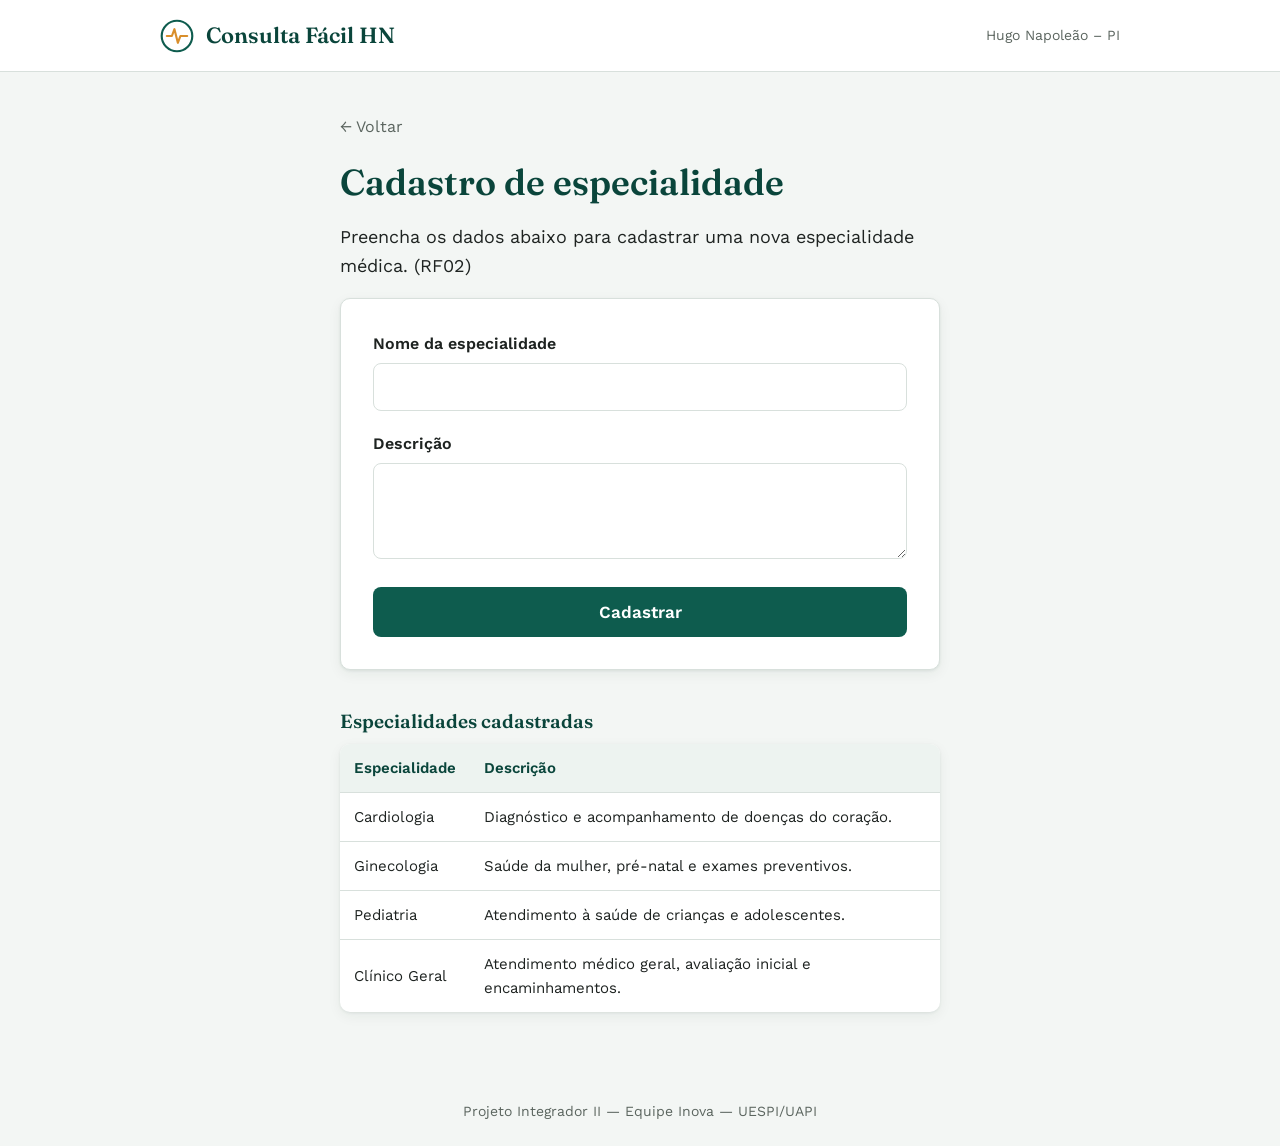
==== consulta-facil-hn/cadastro-especialidade.html @ 9dd2babe "Config inicial do projeto" ====
<!DOCTYPE html>
<html lang="pt-BR">
<head>
<meta charset="UTF-8">
<meta name="viewport" content="width=device-width, initial-scale=1.0">
<title>Cadastro de especialidade — Consulta Fácil HN</title>
<link rel="preconnect" href="https://fonts.googleapis.com">
<link href="https://fonts.googleapis.com/css2?family=Fraunces:wght@500;600&family=Work+Sans:wght@400;500;600&display=swap" rel="stylesheet">
<link rel="stylesheet" href="css/style.css">
</head>
<body>
<header class="site-header">
  <div class="wrap">
    <svg class="mark" viewBox="0 0 40 40" fill="none" xmlns="http://www.w3.org/2000/svg" aria-hidden="true">
      <circle cx="20" cy="20" r="18" stroke="#0E5C4E" stroke-width="2.5"/>
      <path d="M8 20h6l3-8 4 16 3-8h8" stroke="#D98E2B" stroke-width="2.5" stroke-linecap="round" stroke-linejoin="round" fill="none"/>
    </svg>
    <a class="brand" href="index.html">Consulta Fácil HN</a>
    <span class="brand-sub">Hugo Napoleão – PI</span>
  </div>
</header>

<main>
  <a class="back-link" href="index.html">&larr; Voltar</a>
  <h1>Cadastro de especialidade</h1>
  <p>Preencha os dados abaixo para cadastrar uma nova especialidade médica. (RF02)</p>

  <div id="alert" class="alert" style="display:none;" role="alert"></div>

  <div class="card">
    <form id="form-especialidade" novalidate>
      <div class="field">
        <label for="nome">Nome da especialidade</label>
        <input type="text" id="nome" name="nome" required>
        <span class="field-error"></span>
      </div>
      <div class="field">
        <label for="descricao">Descrição</label>
        <textarea id="descricao" name="descricao" required></textarea>
        <span class="field-error"></span>
      </div>
      <button type="submit" class="primary">Cadastrar</button>
    </form>
  </div>

  <div class="list-section">
    <h2>Especialidades cadastradas</h2>
    <div id="tabela-especialidades"></div>
  </div>
</main>

<footer>Projeto Integrador II — Equipe Inova — UESPI/UAPI</footer>

<script src="js/mockLoader.js"></script>
<script src="js/cadastroEspecialidade.js"></script>
</body>
</html>
---- consulta-facil-hn/css/style.css ----
/* ============================================================
   Consulta Fácil HN — tokens e estilos base
   Paleta pensada para transmitir confiança (saúde/governo) e
   priorizar legibilidade para idosos e PCD (RNF01).
   ============================================================ */

:root {
  --bg: #F3F6F4;
  --surface: #FFFFFF;
  --primary: #0E5C4E;
  --primary-dark: #0A453B;
  --accent: #D98E2B;
  --text: #1E2321;
  --text-muted: #5B655F;
  --border: #D8E0DC;
  --error: #B3261E;
  --error-bg: #FBEAE9;
  --success: #1F7A57;
  --success-bg: #E9F5EF;
  --radius: 10px;
  --shadow: 0 1px 3px rgba(14, 46, 38, 0.08), 0 4px 14px rgba(14, 46, 38, 0.06);
}

* { box-sizing: border-box; }

body {
  margin: 0;
  background: var(--bg);
  color: var(--text);
  font-family: 'Work Sans', -apple-system, BlinkMacSystemFont, 'Segoe UI', sans-serif;
  font-size: 18px;
  line-height: 1.6;
  min-height: 100vh;
  display: flex;
  flex-direction: column;
}

h1, h2, h3 {
  font-family: 'Fraunces', Georgia, serif;
  font-weight: 600;
  color: var(--primary-dark);
  line-height: 1.25;
  margin: 0 0 0.5em;
}

a { color: var(--primary); }

a:focus-visible, button:focus-visible, input:focus-visible,
select:focus-visible, textarea:focus-visible {
  outline: 3px solid var(--accent);
  outline-offset: 2px;
}

/* Header */
.site-header {
  background: var(--surface);
  border-bottom: 1px solid var(--border);
  padding: 18px 24px;
}
.site-header .wrap {
  max-width: 960px;
  margin: 0 auto;
  display: flex;
  align-items: center;
  gap: 12px;
}
.mark { width: 34px; height: 34px; flex-shrink: 0; }
.brand {
  font-family: 'Fraunces', Georgia, serif;
  font-size: 22px;
  font-weight: 600;
  color: var(--primary-dark);
  text-decoration: none;
}
.brand-sub { font-size: 14px; color: var(--text-muted); margin-left: auto; }

/* Main */
main {
  flex: 1;
  width: 100%;
  max-width: 640px;
  margin: 0 auto;
  padding: 40px 20px 64px;
}
main.wide { max-width: 900px; }

.back-link {
  display: inline-block;
  margin-bottom: 20px;
  font-size: 16px;
  text-decoration: none;
  color: var(--text-muted);
}
.back-link:hover { color: var(--primary); }

/* Tiles (página inicial) */
.tiles { display: grid; gap: 16px; margin-top: 28px; }
.tile {
  display: block;
  background: var(--surface);
  border: 1px solid var(--border);
  border-radius: var(--radius);
  padding: 24px;
  text-decoration: none;
  color: var(--text);
  box-shadow: var(--shadow);
  transition: border-color 0.15s ease;
}
.tile:hover { border-color: var(--primary); }
.tile h3 { margin-bottom: 6px; color: var(--primary-dark); font-size: 20px; }
.tile p { margin: 0; color: var(--text-muted); font-size: 16px; }

/* Formulários */
.card {
  background: var(--surface);
  border: 1px solid var(--border);
  border-radius: var(--radius);
  padding: 32px;
  box-shadow: var(--shadow);
}
.field { margin-bottom: 20px; }
.field label { display: block; font-weight: 600; margin-bottom: 6px; font-size: 16px; }
.field .hint { display: block; font-size: 14px; color: var(--text-muted); margin-top: 4px; }

input[type="text"], input[type="tel"], input[type="password"],
input[type="email"], select, textarea {
  width: 100%;
  min-height: 48px;
  padding: 10px 14px;
  font-size: 17px;
  font-family: inherit;
  color: var(--text);
  background: var(--surface);
  border: 1.5px solid var(--border);
  border-radius: 8px;
}
textarea { min-height: 96px; resize: vertical; }

.field.has-error input, .field.has-error select, .field.has-error textarea {
  border-color: var(--error);
}
.field-error { color: var(--error); font-size: 14px; margin-top: 6px; display: none; }
.field.has-error .field-error { display: block; }

.checkbox-group { display: flex; flex-wrap: wrap; gap: 10px 20px; }
.checkbox-group label { display: flex; align-items: center; gap: 8px; font-weight: 400; font-size: 16px; }
.checkbox-group input { width: 20px; height: 20px; min-height: unset; }

button.primary {
  width: 100%;
  min-height: 50px;
  background: var(--primary);
  color: #fff;
  border: none;
  border-radius: 8px;
  font-size: 17px;
  font-weight: 600;
  font-family: inherit;
  cursor: pointer;
}
button.primary:hover { background: var(--primary-dark); }

.alert { border-radius: 8px; padding: 14px 16px; font-size: 16px; margin-bottom: 20px; }
.alert.success { background: var(--success-bg); color: var(--success); border: 1px solid var(--success); }
.alert.error { background: var(--error-bg); color: var(--error); border: 1px solid var(--error); }

/* Listagens */
.list-section { margin-top: 40px; }
.list-section h2 { font-size: 19px; }
table {
  width: 100%;
  border-collapse: collapse;
  background: var(--surface);
  border-radius: var(--radius);
  overflow: hidden;
  box-shadow: var(--shadow);
}
th, td { text-align: left; padding: 12px 14px; font-size: 15px; border-bottom: 1px solid var(--border); }
th { background: #EDF3F0; color: var(--primary-dark); font-weight: 600; }
tr:last-child td { border-bottom: none; }
.empty-state { color: var(--text-muted); font-size: 15px; padding: 16px 0; }

footer { text-align: center; color: var(--text-muted); font-size: 14px; padding: 24px; }

@media (min-width: 640px) {
  .tiles { grid-template-columns: repeat(3, 1fr); }
}
@media (prefers-reduced-motion: reduce) {
  * { transition: none !important; }
}
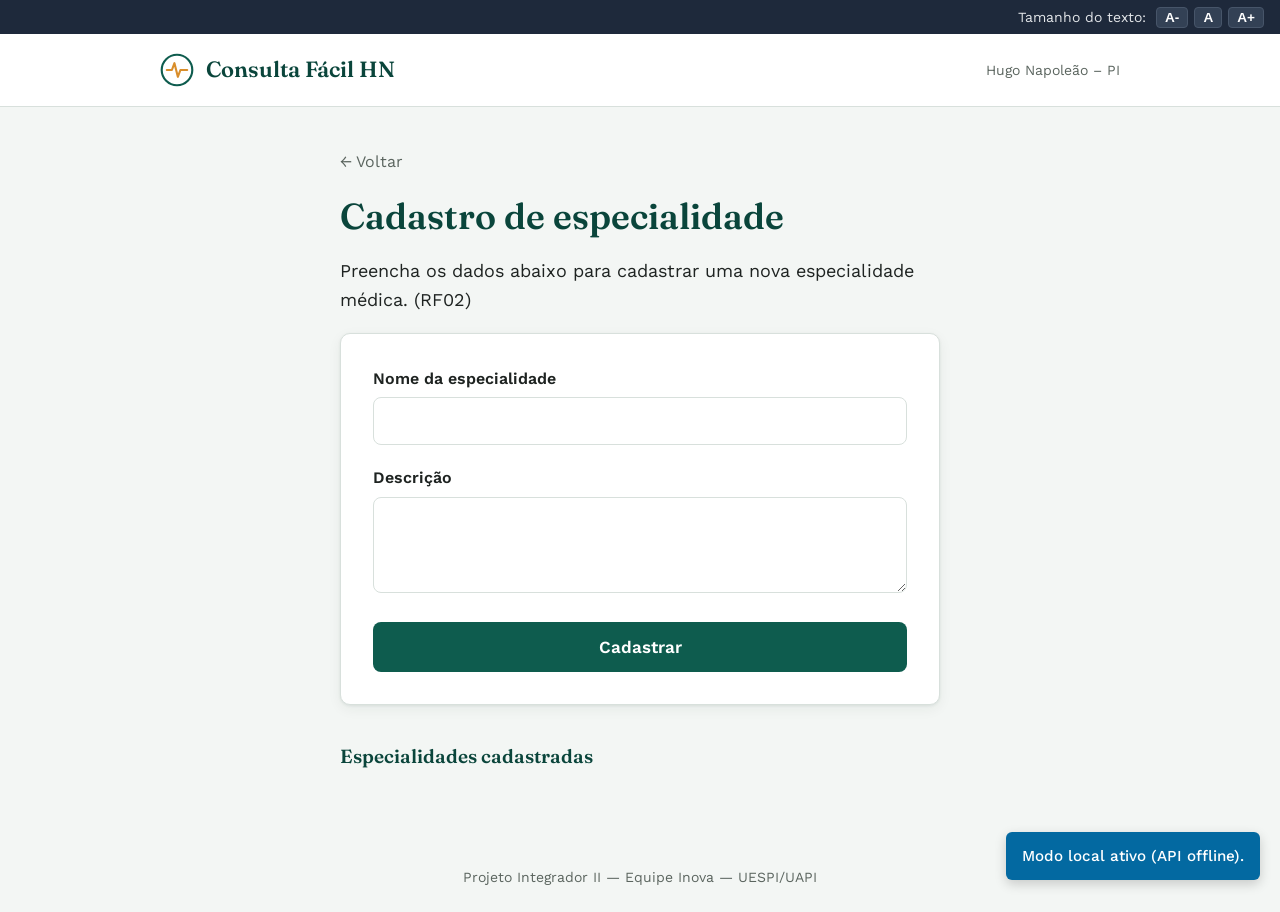
==== commit 54c06c5c: "feat: acessibilidade dinamica, loading/toasts e agendamento com lembretes (Entrega 4)" ====
--- a/consulta-facil-hn/cadastro-especialidade.html
+++ b/consulta-facil-hn/cadastro-especialidade.html
@@ -52,6 +52,10 @@
 <footer>Projeto Integrador II — Equipe Inova — UESPI/UAPI</footer>
 
 <script src="js/mockLoader.js"></script>
-<script src="js/cadastroEspecialidade.js"></script>
+<script src="js/cadastroEspecialidade.js"></script><script src="js/mockLoader.js"></script>
+<script src="js/cpfValidator.js"></script>
+<script src="js/uiHelpers.js"></script>
+<script src="js/cadastroUsuario.js"></script>
+</body>
 </body>
 </html>
--- a/consulta-facil-hn/css/style.css
+++ b/consulta-facil-hn/css/style.css
@@ -188,3 +188,110 @@
 @media (prefers-reduced-motion: reduce) {
   * { transition: none !important; }
 }
+/* =========================================================
+   ENTREGA 4: ACESSIBILIDADE E FEEDBACK VISUAL (UI/UX)
+   ========================================================= */
+
+/* Barra de Acessibilidade (Ajuste dinâmico de fonte) */
+.a11y-bar {
+  display: flex;
+  justify-content: flex-end;
+  align-items: center;
+  gap: 6px;
+  padding: 6px 16px;
+  background-color: #1e293b;
+  color: #f8fafc;
+  font-size: 0.875rem;
+}
+
+.a11y-bar span {
+  margin-right: 4px;
+  opacity: 0.9;
+}
+
+.a11y-btn {
+  background-color: #334155;
+  color: #ffffff;
+  border: 1px solid #475569;
+  border-radius: 4px;
+  padding: 2px 8px;
+  font-size: 0.85rem;
+  font-weight: 600;
+  cursor: pointer;
+  transition: background-color 0.2s;
+}
+
+.a11y-btn:hover,
+.a11y-btn:focus {
+  background-color: #0284c7;
+  outline: 2px solid #38bdf8;
+}
+
+/* Spinner de Carregamento Assíncrono */
+.loading-overlay {
+  position: fixed;
+  inset: 0;
+  background: rgba(15, 23, 42, 0.55);
+  display: none;
+  flex-direction: column;
+  justify-content: center;
+  align-items: center;
+  z-index: 9998;
+  color: #ffffff;
+  font-weight: 600;
+  gap: 12px;
+}
+
+.loading-overlay.active {
+  display: flex;
+}
+
+.spinner {
+  width: 42px;
+  height: 42px;
+  border: 4px solid rgba(255, 255, 255, 0.3);
+  border-top-color: #38bdf8;
+  border-radius: 50%;
+  animation: spin 0.8s linear infinite;
+}
+
+@keyframes spin {
+  to {
+    transform: rotate(360deg);
+  }
+}
+
+/* Notificações Toast (Substitui alert()) */
+.toast-container {
+  position: fixed;
+  bottom: 20px;
+  right: 20px;
+  display: flex;
+  flex-direction: column;
+  gap: 10px;
+  z-index: 9999;
+  max-width: 340px;
+}
+
+.toast {
+  padding: 12px 16px;
+  border-radius: 6px;
+  color: #ffffff;
+  font-size: 0.95rem;
+  font-weight: 500;
+  box-shadow: 0 4px 12px rgba(0, 0, 0, 0.18);
+  display: flex;
+  align-items: center;
+  justify-content: space-between;
+  gap: 12px;
+  animation: toastSlideIn 0.25s ease-out;
+}
+
+.toast.success { background-color: #15803d; }
+.toast.error   { background-color: #b91c1c; }
+.toast.info    { background-color: #0369a1; }
+
+@keyframes toastSlideIn {
+  from { transform: translateX(100%); opacity: 0; }
+  to   { transform: translateX(0); opacity: 1; }
+}
